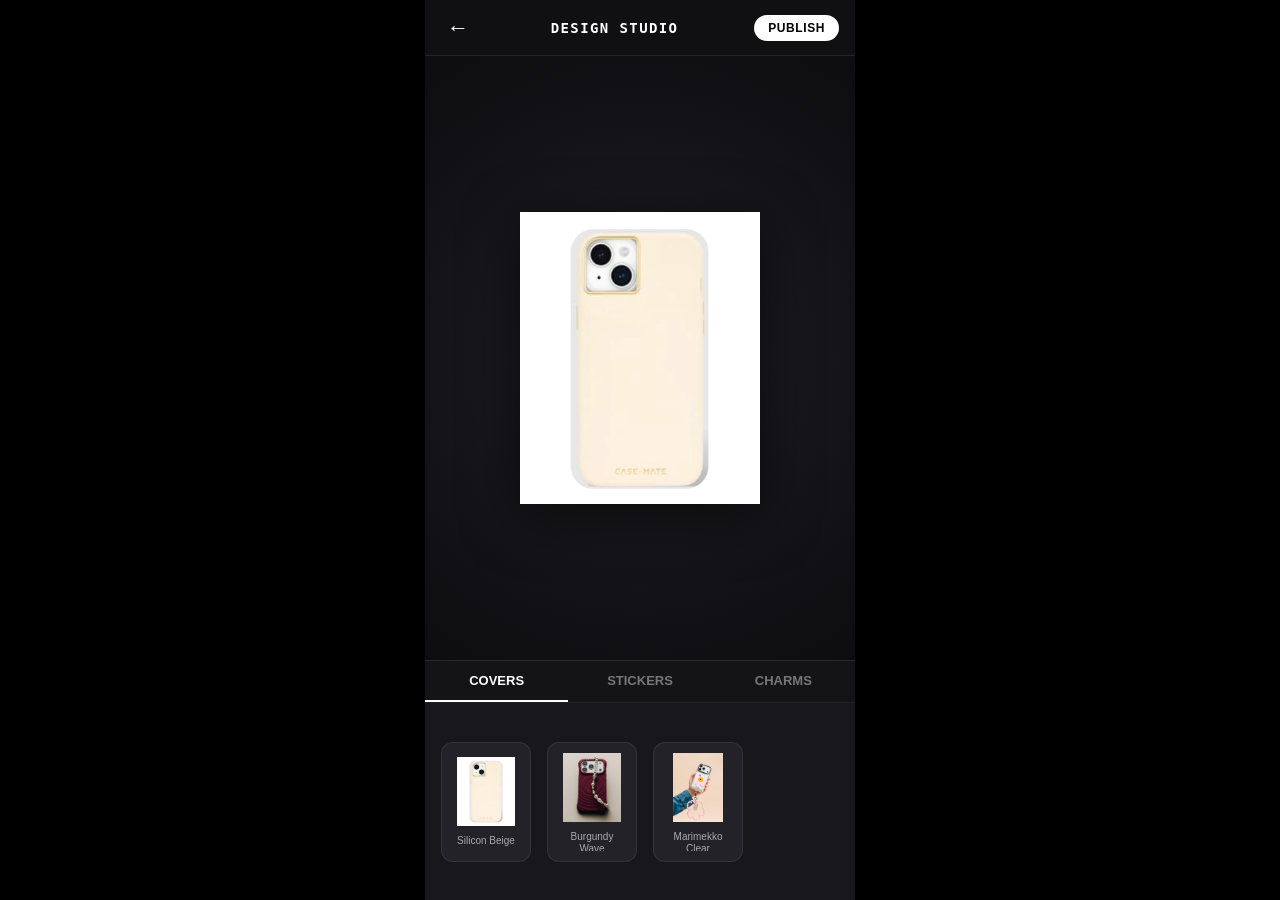
==== studio.html @ 811d8598 "Add dedicated Design Studio (studio.html) inspired by Instagram Stories editor" ====
<!DOCTYPE html>
<html lang="en">
<head>
  <meta charset="UTF-8" />
  <meta name="viewport" content="width=device-width, initial-scale=1.0, maximum-scale=1.0, user-scalable=no" />
  <title>HOTCATPICS — Design Studio</title>
  <style>
    @font-face {
      font-family: 'Heimat Mono';
      src: url('assets/fonts/Heimat Mono.ttf') format('truetype');
      font-weight: bold;
      font-style: normal;
    }

    * {
      box-sizing: border-box;
      margin: 0;
      padding: 0;
      -webkit-tap-highlight-color: transparent;
    }

    body {
      background: #000;
      font-family: 'Helvetica Neue', Helvetica, Arial, sans-serif;
      display: flex;
      justify-content: center;
      align-items: center;
      min-height: 100vh;
      overflow: hidden;
    }

    #app {
      width: 100%;
      max-width: 430px;
      height: 100vh;
      max-height: 932px;
      background: #111113;
      position: relative;
      overflow: hidden;
      display: flex;
      flex-direction: column;
      color: #fff;
    }

    /* Top Control Bar */
    .studio-header {
      height: 56px;
      padding: 0 16px;
      display: flex;
      align-items: center;
      justify-content: space-between;
      z-index: 20;
      background: rgba(17, 17, 19, 0.8);
      backdrop-filter: blur(10px);
      border-bottom: 1px solid rgba(255, 255, 255, 0.08);
    }

    .header-btn {
      background: none;
      border: none;
      color: #fff;
      font-size: 22px;
      cursor: pointer;
      padding: 6px;
      line-height: 1;
      display: flex;
      align-items: center;
      justify-content: center;
      transition: opacity 0.2s;
    }
    .header-btn:active { opacity: 0.6; }

    .header-title {
      font-size: 14px;
      font-weight: 700;
      letter-spacing: 0.1em;
      text-transform: uppercase;
      font-family: 'Heimat Mono', monospace;
      color: #fff;
    }

    .done-btn {
      background: #fff;
      color: #000;
      border: none;
      border-radius: 18px;
      padding: 6px 14px;
      font-size: 12px;
      font-weight: 700;
      letter-spacing: 0.05em;
      cursor: pointer;
      transition: transform 0.15s, opacity 0.15s;
    }
    .done-btn:active { transform: scale(0.94); opacity: 0.9; }

    /* Canvas Stage Area */
    .studio-stage {
      flex: 1;
      position: relative;
      display: flex;
      align-items: center;
      justify-content: center;
      overflow: hidden;
      background: radial-gradient(circle at center, #1e1e24 0%, #0d0d10 100%);
    }

    /* Phone Case Base */
    .phone-case-container {
      width: 240px;
      height: 440px;
      position: relative;
      display: flex;
      align-items: center;
      justify-content: center;
      user-select: none;
    }

    .phone-cover-img {
      width: 100%;
      height: 100%;
      object-fit: contain;
      pointer-events: none;
      filter: drop-shadow(0 12px 28px rgba(0,0,0,0.5));
      transition: transform 0.3s cubic-bezier(0.4, 0, 0.2, 1);
    }

    /* Sticker / Charm Overlay Layer */
    .placed-item {
      position: absolute;
      touch-action: none;
      user-select: none;
      cursor: move;
      display: inline-block;
      padding: 6px;
    }

    .placed-item img {
      display: block;
      width: 100%;
      height: 100%;
      object-fit: contain;
      pointer-events: none;
    }

    /* Selection Ring & Control Handles */
    .placed-item.selected {
      outline: 1.5px dashed rgba(255, 255, 255, 0.8);
      outline-offset: 2px;
    }

    .handle-btn {
      position: absolute;
      width: 22px;
      height: 22px;
      border-radius: 50%;
      background: #fff;
      color: #000;
      display: flex;
      align-items: center;
      justify-content: center;
      font-size: 12px;
      font-weight: bold;
      box-shadow: 0 2px 6px rgba(0,0,0,0.4);
      cursor: pointer;
      display: none;
      z-index: 10;
    }

    .placed-item.selected .handle-btn {
      display: flex;
    }

    .delete-handle {
      top: -10px;
      left: -10px;
      background: #ff3b30;
      color: #fff;
    }

    .rotate-handle {
      bottom: -10px;
      right: -10px;
      background: #fff;
      color: #000;
    }

    /* Bottom Tray Drawer */
    .studio-drawer {
      height: 240px;
      background: #18181c;
      border-top: 1px solid rgba(255, 255, 255, 0.08);
      display: flex;
      flex-direction: column;
      z-index: 20;
    }

    .drawer-tabs {
      display: flex;
      border-bottom: 1px solid rgba(255, 255, 255, 0.06);
      background: #141417;
    }

    .drawer-tab {
      flex: 1;
      padding: 12px 0;
      text-align: center;
      font-size: 13px;
      font-weight: 600;
      color: #777;
      cursor: pointer;
      transition: color 0.2s;
    }

    .drawer-tab.active {
      color: #fff;
      border-bottom: 2px solid #fff;
    }

    .drawer-items-scroll {
      flex: 1;
      overflow-x: auto;
      display: flex;
      align-items: center;
      gap: 16px;
      padding: 0 16px;
      scrollbar-width: none;
    }
    .drawer-items-scroll::-webkit-scrollbar { display: none; }

    .asset-card {
      width: 90px;
      height: 120px;
      background: #222228;
      border-radius: 12px;
      border: 1px solid rgba(255, 255, 255, 0.08);
      flex-shrink: 0;
      display: flex;
      flex-direction: column;
      align-items: center;
      justify-content: center;
      padding: 10px;
      cursor: pointer;
      transition: transform 0.15s, border-color 0.15s;
    }
    .asset-card:active {
      transform: scale(0.94);
      border-color: #fff;
    }

    .asset-card img {
      max-width: 65px;
      max-height: 70px;
      object-fit: contain;
      margin-bottom: 8px;
    }

    .asset-card-title {
      font-size: 10px;
      color: #aaa;
      text-align: center;
      line-height: 1.2;
      overflow: hidden;
      display: -webkit-box;
      -webkit-line-clamp: 2;
      -webkit-box-orient: vertical;
    }

    /* Toast */
    #toast {
      position: fixed;
      top: 70px;
      left: 50%;
      transform: translateX(-50%) translateY(-20px);
      background: rgba(255, 255, 255, 0.95);
      color: #000;
      font-size: 13px;
      font-weight: 600;
      padding: 8px 18px;
      border-radius: 20px;
      z-index: 100;
      opacity: 0;
      transition: transform 0.3s ease, opacity 0.3s ease;
      pointer-events: none;
    }
    #toast.show {
      transform: translateX(-50%) translateY(0);
      opacity: 1;
    }
  </style>
</head>
<body>
  <div id="app">
    <!-- Top Bar -->
    <div class="studio-header">
      <button class="header-btn" id="exitBtn" title="Back to profile">&#8592;</button>
      <span class="header-title">Design Studio</span>
      <button class="done-btn" id="publishBtn">PUBLISH</button>
    </div>

    <!-- Canvas Stage -->
    <div class="studio-stage" id="stage">
      <div class="phone-case-container" id="phoneContainer">
        <img id="baseCover" class="phone-cover-img" src="Assets/Items/case_beige.png" alt="Phone Cover Base" />
      </div>
    </div>

    <!-- Asset Tray Drawer -->
    <div class="studio-drawer">
      <div class="drawer-tabs">
        <div class="drawer-tab active" data-tab="covers">COVERS</div>
        <div class="drawer-tab" data-tab="stickers">STICKERS</div>
        <div class="drawer-tab" data-tab="charms">CHARMS</div>
      </div>
      <div class="drawer-items-scroll" id="assetTray">
        <!-- Asset Cards dynamically rendered here -->
      </div>
    </div>

    <div id="toast">Design Published!</div>
  </div>

  <script>
    // Asset Libraries
    const ASSETS = {
      covers: [
        { name: 'Silicon Beige', img: 'Assets/Items/case_beige.png' },
        { name: 'Burgundy Wave', img: 'Assets/POSTS/post2.png' },
        { name: 'Marimekko Clear', img: 'Assets/POSTS/post3.png' }
      ],
      stickers: [
        { name: 'Hello Miles', img: 'Assets/Items/sticker_hello_miles.png' },
        { name: 'Spider Punk', img: 'Assets/Items/sticker_spiderpunk.png' }
      ],
      charms: [
        { name: 'Little Aid Charm', img: 'Assets/Items/charm_cat.jpg' },
        { name: 'Pearl Beaded Strap', img: 'Assets/POSTS/post2.png' }
      ]
    };

    const stage = document.getElementById('stage');
    const phoneContainer = document.getElementById('phoneContainer');
    const baseCover = document.getElementById('baseCover');
    const assetTray = document.getElementById('assetTray');
    const publishBtn = document.getElementById('publishBtn');
    const exitBtn = document.getElementById('exitBtn');

    let activeTab = 'covers';
    let selectedElement = null;

    // Switch Tabs
    document.querySelectorAll('.drawer-tab').forEach(tab => {
      tab.addEventListener('click', () => {
        document.querySelectorAll('.drawer-tab').forEach(t => t.classList.remove('active'));
        tab.classList.add('active');
        activeTab = tab.dataset.tab;
        renderTray();
      });
    });

    // Render Asset Tray
    function renderTray() {
      assetTray.innerHTML = '';
      const list = ASSETS[activeTab] || [];
      list.forEach(item => {
        const card = document.createElement('div');
        card.className = 'asset-card';
        card.innerHTML = `
          <img src="${item.img}" alt="${item.name}" />
          <div class="asset-card-title">${item.name}</div>
        `;
        card.addEventListener('click', () => {
          if (activeTab === 'covers') {
            baseCover.src = item.img;
            showToast(`Cover set: ${item.name}`);
          } else {
            addItemToStage(item);
          }
        });
        assetTray.appendChild(card);
      });
    }

    // Add Sticker/Charm to Stage
    function addItemToStage(item) {
      const el = document.createElement('div');
      el.className = 'placed-item';
      el.style.left = '75px';
      el.style.top = '140px';
      el.style.width = '90px';
      el.style.height = '90px';

      el.innerHTML = `
        <img src="${item.img}" alt="${item.name}" />
        <div class="handle-btn delete-handle">&times;</div>
      `;

      phoneContainer.appendChild(el);
      makeInteractive(el);
      selectItem(el);
      showToast(`Added ${item.name}`);
    }

    // Interactive Drag / Select / Delete
    function selectItem(el) {
      document.querySelectorAll('.placed-item').forEach(i => i.classList.remove('selected'));
      if (el) {
        el.classList.add('selected');
        selectedElement = el;
      } else {
        selectedElement = null;
      }
    }

    stage.addEventListener('click', (e) => {
      if (!e.target.closest('.placed-item')) {
        selectItem(null);
      }
    });

    function makeInteractive(el) {
      let isDragging = false;
      let startX = 0, startY = 0;
      let initialLeft = 0, initialTop = 0;

      const deleteBtn = el.querySelector('.delete-handle');
      deleteBtn.addEventListener('click', (e) => {
        e.stopPropagation();
        el.remove();
        selectItem(null);
      });

      el.addEventListener('pointerdown', (e) => {
        if (e.target.classList.contains('handle-btn')) return;
        selectItem(el);
        isDragging = true;
        startX = e.clientX;
        startY = e.clientY;
        initialLeft = el.offsetLeft;
        initialTop = el.offsetTop;
        el.setPointerCapture(e.pointerId);
      });

      el.addEventListener('pointermove', (e) => {
        if (!isDragging) return;
        const dx = e.clientX - startX;
        const dy = e.clientY - startY;
        el.style.left = `${initialLeft + dx}px`;
        el.style.top = `${initialTop + dy}px`;
      });

      el.addEventListener('pointerup', () => {
        isDragging = false;
      });
    }

    // Publish Custom Design
    publishBtn.addEventListener('click', () => {
      const customDesign = {
        id: 'design_' + Date.now(),
        cover: baseCover.src,
        src: baseCover.src,
        user: '@satyeks',
        tags: '#custom #mycreation',
        createdAt: Date.now()
      };

      try {
        const saved = JSON.parse(localStorage.getItem('hcp_custom_designs') || '[]');
        saved.unshift(customDesign);
        localStorage.setItem('hcp_custom_designs', JSON.stringify(saved));
      } catch(e){}

      showToast('Design Published! Redirecting...');
      setTimeout(() => {
        window.location.href = 'index.html#profile';
      }, 1200);
    });

    exitBtn.addEventListener('click', () => {
      window.location.href = 'index.html#profile';
    });

    function showToast(msg) {
      const toast = document.getElementById('toast');
      toast.textContent = msg;
      toast.classList.add('show');
      setTimeout(() => toast.classList.remove('show'), 2000);
    }

    // Initial render
    renderTray();
  </script>
</body>
</html>
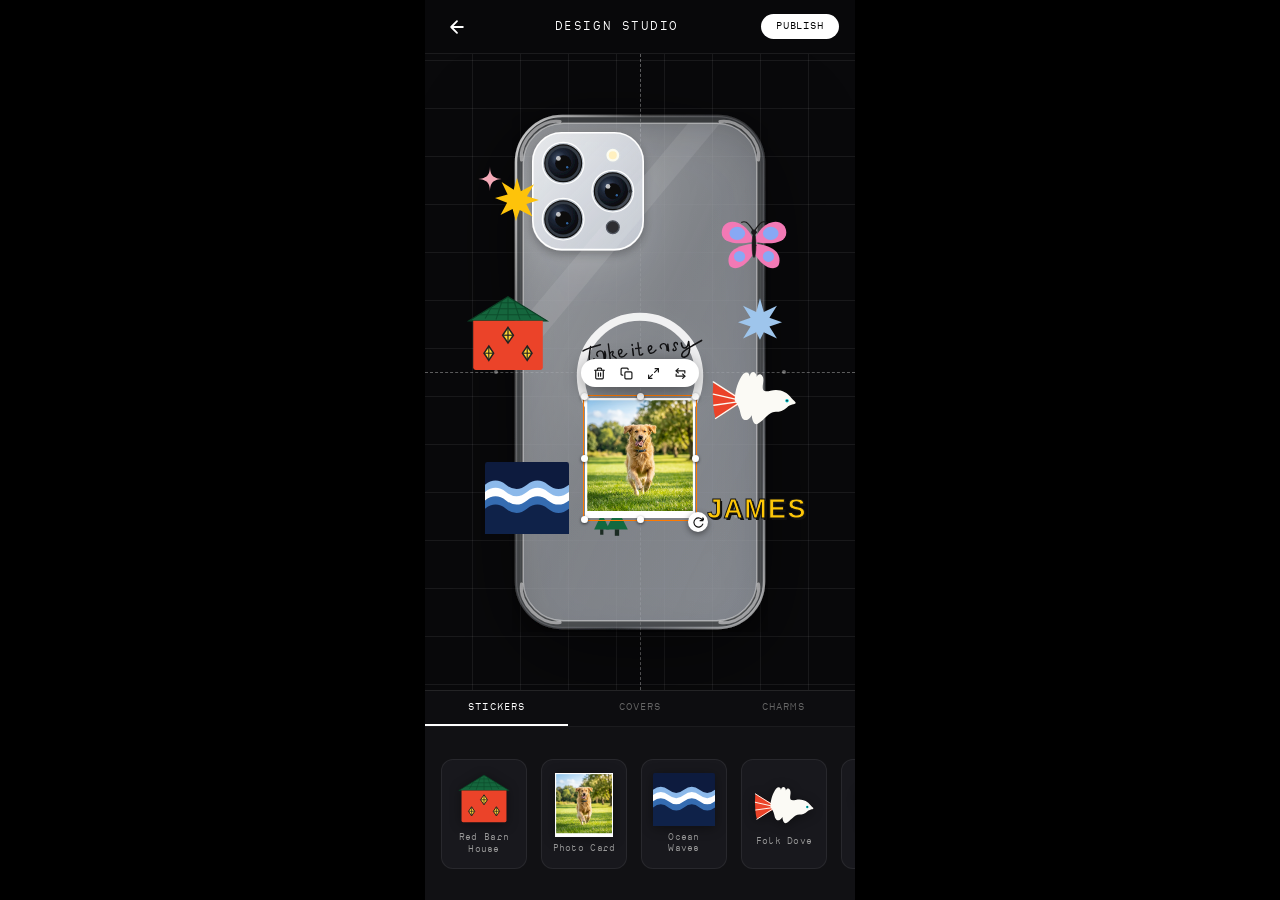
==== commit a7ab21c3: "Upgrade design studio aesthetics to reference specs and add Add-to-Cart feature to pins and profile" ====
--- a/studio.html
+++ b/studio.html
@@ -7,7 +7,7 @@
   <style>
     @font-face {
       font-family: 'Heimat Mono';
-      src: url('assets/fonts/Heimat Mono.ttf') format('truetype');
+      src: url('Assets/fonts/Heimat Mono.ttf') format('truetype');
       font-weight: bold;
       font-style: normal;
     }
@@ -21,7 +21,7 @@
 
     body {
       background: #000;
-      font-family: 'Helvetica Neue', Helvetica, Arial, sans-serif;
+      font-family: 'Helvetica Neue', -apple-system, BlinkMacSystemFont, Helvetica, Arial, sans-serif;
       display: flex;
       justify-content: center;
       align-items: center;
@@ -34,7 +34,7 @@
       max-width: 430px;
       height: 100vh;
       max-height: 932px;
-      background: #111113;
+      background: #09090b;
       position: relative;
       overflow: hidden;
       display: flex;
@@ -42,16 +42,18 @@
       color: #fff;
     }
 
-    /* Top Control Bar */
+    /* ══════════════════════════════════════════════
+       Top Studio Header
+    ══════════════════════════════════════════════ */
     .studio-header {
-      height: 56px;
+      height: 54px;
       padding: 0 16px;
       display: flex;
       align-items: center;
       justify-content: space-between;
-      z-index: 20;
-      background: rgba(17, 17, 19, 0.8);
-      backdrop-filter: blur(10px);
+      z-index: 40;
+      background: rgba(9, 9, 11, 0.85);
+      backdrop-filter: blur(16px);
       border-bottom: 1px solid rgba(255, 255, 255, 0.08);
     }
 
@@ -59,10 +61,8 @@
       background: none;
       border: none;
       color: #fff;
-      font-size: 22px;
       cursor: pointer;
       padding: 6px;
-      line-height: 1;
       display: flex;
       align-items: center;
       justify-content: center;
@@ -71,9 +71,9 @@
     .header-btn:active { opacity: 0.6; }
 
     .header-title {
-      font-size: 14px;
+      font-size: 13px;
       font-weight: 700;
-      letter-spacing: 0.1em;
+      letter-spacing: 0.12em;
       text-transform: uppercase;
       font-family: 'Heimat Mono', monospace;
       color: #fff;
@@ -83,17 +83,20 @@
       background: #fff;
       color: #000;
       border: none;
-      border-radius: 18px;
-      padding: 6px 14px;
-      font-size: 12px;
+      border-radius: 9999px;
+      padding: 6px 15px;
+      font-size: 11px;
       font-weight: 700;
-      letter-spacing: 0.05em;
+      letter-spacing: 0.08em;
       cursor: pointer;
+      font-family: 'Heimat Mono', monospace;
       transition: transform 0.15s, opacity 0.15s;
     }
-    .done-btn:active { transform: scale(0.94); opacity: 0.9; }
-
-    /* Canvas Stage Area */
+    .done-btn:active { transform: scale(0.95); opacity: 0.9; }
+
+    /* ══════════════════════════════════════════════
+       Canvas Stage Area & Dark Architectural Grid
+    ══════════════════════════════════════════════ */
     .studio-stage {
       flex: 1;
       position: relative;
@@ -101,18 +104,62 @@
       align-items: center;
       justify-content: center;
       overflow: hidden;
-      background: radial-gradient(circle at center, #1e1e24 0%, #0d0d10 100%);
-    }
-
-    /* Phone Case Base */
+      background-color: #09090b;
+      /* Subtle dark blueprint grid (48px squares) */
+      background-image:
+        linear-gradient(to right, rgba(255, 255, 255, 0.07) 1px, transparent 1px),
+        linear-gradient(to bottom, rgba(255, 255, 255, 0.07) 1px, transparent 1px);
+      background-size: 48px 48px;
+      background-position: center center;
+    }
+
+    /* Vertical and Horizontal Dashed Center Crosshairs */
+    .grid-crosshair-v {
+      position: absolute;
+      top: 0;
+      bottom: 0;
+      left: 50%;
+      width: 1px;
+      border-left: 1px dashed rgba(255, 255, 255, 0.35);
+      pointer-events: none;
+      z-index: 1;
+    }
+
+    .grid-crosshair-h {
+      position: absolute;
+      left: 0;
+      right: 0;
+      top: 50%;
+      height: 1px;
+      border-top: 1px dashed rgba(255, 255, 255, 0.35);
+      pointer-events: none;
+      z-index: 1;
+    }
+
+    /* Blueprint Intersection Dots */
+    .grid-dot {
+      position: absolute;
+      width: 4px;
+      height: 4px;
+      border-radius: 50%;
+      background: rgba(255, 255, 255, 0.45);
+      transform: translate(-50%, -50%);
+      pointer-events: none;
+      z-index: 1;
+    }
+
+    /* ══════════════════════════════════════════════
+       Central Dominant Phone Case Container
+    ══════════════════════════════════════════════ */
     .phone-case-container {
-      width: 240px;
-      height: 440px;
+      width: 260px;
+      height: 520px;
       position: relative;
       display: flex;
       align-items: center;
       justify-content: center;
       user-select: none;
+      z-index: 10;
     }
 
     .phone-cover-img {
@@ -120,18 +167,26 @@
       height: 100%;
       object-fit: contain;
       pointer-events: none;
-      filter: drop-shadow(0 12px 28px rgba(0,0,0,0.5));
+      filter: drop-shadow(0 20px 48px rgba(0, 0, 0, 0.75));
       transition: transform 0.3s cubic-bezier(0.4, 0, 0.2, 1);
     }
 
-    /* Sticker / Charm Overlay Layer */
+    /* ══════════════════════════════════════════════
+       Interactive Placed Items & Selection Frames
+    ══════════════════════════════════════════════ */
     .placed-item {
       position: absolute;
       touch-action: none;
       user-select: none;
-      cursor: move;
+      cursor: grab;
       display: inline-block;
-      padding: 6px;
+      padding: 0;
+      transform-origin: center center;
+      transition: box-shadow 0.15s ease;
+      z-index: 15;
+    }
+    .placed-item:active {
+      cursor: grabbing;
     }
 
     .placed-item img {
@@ -142,71 +197,138 @@
       pointer-events: none;
     }
 
-    /* Selection Ring & Control Handles */
+    /* Reference: Vibrant Orange Selection Frame */
     .placed-item.selected {
-      outline: 1.5px dashed rgba(255, 255, 255, 0.8);
-      outline-offset: 2px;
-    }
-
-    .handle-btn {
+      outline: 1.5px solid #ff7a00;
+      outline-offset: 1px;
+      z-index: 30;
+    }
+
+    /* White Handles at corners */
+    .handle-dot {
       position: absolute;
-      width: 22px;
-      height: 22px;
+      width: 7px;
+      height: 7px;
       border-radius: 50%;
-      background: #fff;
-      color: #000;
-      display: flex;
+      background: #ffffff;
+      box-shadow: 0 1px 3px rgba(0, 0, 0, 0.6);
+      display: none;
+      pointer-events: none;
+      z-index: 35;
+    }
+
+    .placed-item.selected .handle-dot {
+      display: block;
+    }
+
+    .handle-tl { top: -4px; left: -4px; }
+    .handle-tr { top: -4px; right: -4px; }
+    .handle-bl { bottom: -4px; left: -4px; }
+    .handle-br { bottom: -4px; right: -4px; }
+    .handle-tc { top: -4px; left: calc(50% - 3.5px); }
+    .handle-bc { bottom: -4px; left: calc(50% - 3.5px); }
+    .handle-ml { top: calc(50% - 3.5px); left: -4px; }
+    .handle-mr { top: calc(50% - 3.5px); right: -4px; }
+
+    /* Circular White Rotation Handle with ↺ Arrow */
+    .rotate-handle {
+      position: absolute;
+      bottom: -13px;
+      right: -13px;
+      width: 20px;
+      height: 20px;
+      border-radius: 50%;
+      background: #ffffff;
+      color: #111;
+      display: none;
       align-items: center;
       justify-content: center;
-      font-size: 12px;
-      font-weight: bold;
-      box-shadow: 0 2px 6px rgba(0,0,0,0.4);
+      box-shadow: 0 2px 6px rgba(0, 0, 0, 0.45);
       cursor: pointer;
+      z-index: 36;
+      transition: transform 0.15s ease;
+    }
+    .rotate-handle:hover {
+      transform: scale(1.15);
+    }
+    .rotate-handle:active {
+      transform: scale(0.92);
+    }
+    .placed-item.selected .rotate-handle {
+      display: flex;
+    }
+
+    /* ══════════════════════════════════════════════
+       Floating White Pill Toolbar
+    ══════════════════════════════════════════════ */
+    .floating-pill-toolbar {
+      position: absolute;
+      top: -38px;
+      left: 50%;
+      transform: translateX(-50%);
+      background: #ffffff;
+      border-radius: 9999px;
+      height: 28px;
+      padding: 0 10px;
       display: none;
-      z-index: 10;
-    }
-
-    .placed-item.selected .handle-btn {
-      display: flex;
-    }
-
-    .delete-handle {
-      top: -10px;
-      left: -10px;
-      background: #ff3b30;
-      color: #fff;
-    }
-
-    .rotate-handle {
-      bottom: -10px;
-      right: -10px;
-      background: #fff;
-      color: #000;
-    }
-
-    /* Bottom Tray Drawer */
+      align-items: center;
+      gap: 10px;
+      box-shadow: 0 4px 18px rgba(0, 0, 0, 0.4);
+      z-index: 50;
+      white-space: nowrap;
+      pointer-events: auto;
+    }
+
+    .placed-item.selected .floating-pill-toolbar {
+      display: flex;
+    }
+
+    .pill-btn {
+      background: none;
+      border: none;
+      color: #1a1a1a;
+      cursor: pointer;
+      display: flex;
+      align-items: center;
+      justify-content: center;
+      padding: 2px;
+      transition: opacity 0.15s, transform 0.15s;
+    }
+    .pill-btn:hover {
+      opacity: 0.7;
+      transform: scale(1.1);
+    }
+    .pill-btn:active {
+      transform: scale(0.9);
+    }
+
+    /* ══════════════════════════════════════════════
+       Bottom Tray Drawer & Tabs
+    ══════════════════════════════════════════════ */
     .studio-drawer {
-      height: 240px;
-      background: #18181c;
+      height: 210px;
+      background: #111114;
       border-top: 1px solid rgba(255, 255, 255, 0.08);
       display: flex;
       flex-direction: column;
-      z-index: 20;
+      z-index: 40;
     }
 
     .drawer-tabs {
       display: flex;
       border-bottom: 1px solid rgba(255, 255, 255, 0.06);
-      background: #141417;
+      background: #0d0d10;
     }
 
     .drawer-tab {
       flex: 1;
-      padding: 12px 0;
+      padding: 10px 0;
       text-align: center;
-      font-size: 13px;
-      font-weight: 600;
-      color: #777;
+      font-size: 11px;
+      font-weight: 700;
+      letter-spacing: 0.1em;
+      font-family: 'Heimat Mono', monospace;
+      color: #666;
       cursor: pointer;
       transition: color 0.2s;
     }
@@ -221,66 +343,78 @@
       overflow-x: auto;
       display: flex;
       align-items: center;
-      gap: 16px;
+      gap: 14px;
       padding: 0 16px;
       scrollbar-width: none;
     }
     .drawer-items-scroll::-webkit-scrollbar { display: none; }
 
     .asset-card {
-      width: 90px;
-      height: 120px;
-      background: #222228;
+      width: 86px;
+      height: 110px;
+      background: #18181d;
       border-radius: 12px;
-      border: 1px solid rgba(255, 255, 255, 0.08);
+      border: 1px solid rgba(255, 255, 255, 0.07);
       flex-shrink: 0;
       display: flex;
       flex-direction: column;
       align-items: center;
       justify-content: center;
-      padding: 10px;
+      padding: 8px;
       cursor: pointer;
-      transition: transform 0.15s, border-color 0.15s;
+      transition: transform 0.15s, border-color 0.15s, background 0.15s;
+    }
+    .asset-card:hover {
+      border-color: rgba(255, 255, 255, 0.25);
+      background: #1f1f26;
     }
     .asset-card:active {
-      transform: scale(0.94);
-      border-color: #fff;
+      transform: scale(0.93);
+      border-color: #ff7a00;
     }
 
     .asset-card img {
-      max-width: 65px;
-      max-height: 70px;
+      max-width: 62px;
+      max-height: 64px;
       object-fit: contain;
-      margin-bottom: 8px;
+      margin-bottom: 6px;
+      filter: drop-shadow(0 2px 6px rgba(0,0,0,0.4));
     }
 
     .asset-card-title {
-      font-size: 10px;
-      color: #aaa;
+      font-size: 9.5px;
+      color: #999;
       text-align: center;
       line-height: 1.2;
+      font-family: 'Heimat Mono', monospace;
+      letter-spacing: 0.03em;
       overflow: hidden;
       display: -webkit-box;
       -webkit-line-clamp: 2;
       -webkit-box-orient: vertical;
     }
 
-    /* Toast */
+    /* ══════════════════════════════════════════════
+       Toast
+    ══════════════════════════════════════════════ */
     #toast {
       position: fixed;
-      top: 70px;
+      top: 66px;
       left: 50%;
       transform: translateX(-50%) translateY(-20px);
       background: rgba(255, 255, 255, 0.95);
       color: #000;
-      font-size: 13px;
-      font-weight: 600;
-      padding: 8px 18px;
-      border-radius: 20px;
+      font-size: 12px;
+      font-weight: 700;
+      font-family: 'Heimat Mono', monospace;
+      letter-spacing: 0.04em;
+      padding: 7px 18px;
+      border-radius: 9999px;
       z-index: 100;
       opacity: 0;
-      transition: transform 0.3s ease, opacity 0.3s ease;
+      transition: transform 0.25s cubic-bezier(0.4, 0, 0.2, 1), opacity 0.25s ease;
       pointer-events: none;
+      box-shadow: 0 4px 16px rgba(0,0,0,0.3);
     }
     #toast.show {
       transform: translateX(-50%) translateY(0);
@@ -290,25 +424,41 @@
 </head>
 <body>
   <div id="app">
-    <!-- Top Bar -->
+    <!-- Top Header Bar -->
     <div class="studio-header">
-      <button class="header-btn" id="exitBtn" title="Back to profile">&#8592;</button>
-      <span class="header-title">Design Studio</span>
+      <button class="header-btn" id="exitBtn" title="Back to profile">
+        <svg width="20" height="20" viewBox="0 0 24 24" fill="none" stroke="currentColor" stroke-width="2.2" stroke-linecap="round" stroke-linejoin="round">
+          <path d="M19 12H5M12 19l-7-7 7-7"/>
+        </svg>
+      </button>
+      <span class="header-title">DESIGN STUDIO</span>
       <button class="done-btn" id="publishBtn">PUBLISH</button>
     </div>
 
-    <!-- Canvas Stage -->
+    <!-- Canvas Stage Area with Dark Grid & Dashed Center Crosshairs -->
     <div class="studio-stage" id="stage">
+      <div class="grid-crosshair-v"></div>
+      <div class="grid-crosshair-h"></div>
+      
+      <!-- Subtle intersection dot markers -->
+      <div class="grid-dot" style="left: calc(50% - 96px); top: calc(50% - 144px);"></div>
+      <div class="grid-dot" style="left: calc(50% + 96px); top: calc(50% - 144px);"></div>
+      <div class="grid-dot" style="left: calc(50% - 96px); top: calc(50% + 144px);"></div>
+      <div class="grid-dot" style="left: calc(50% + 96px); top: calc(50% + 144px);"></div>
+      <div class="grid-dot" style="left: calc(50% - 144px); top: 50%;"></div>
+      <div class="grid-dot" style="left: calc(50% + 144px); top: 50%;"></div>
+
+      <!-- Dominant Translucent Phone Case Container -->
       <div class="phone-case-container" id="phoneContainer">
-        <img id="baseCover" class="phone-cover-img" src="Assets/Items/case_beige.png" alt="Phone Cover Base" />
+        <img id="baseCover" class="phone-cover-img" src="Assets/Phone Cover/case_translucent_magsafe.svg" alt="Phone Cover Base" />
       </div>
     </div>
 
     <!-- Asset Tray Drawer -->
     <div class="studio-drawer">
       <div class="drawer-tabs">
-        <div class="drawer-tab active" data-tab="covers">COVERS</div>
-        <div class="drawer-tab" data-tab="stickers">STICKERS</div>
+        <div class="drawer-tab active" data-tab="stickers">STICKERS</div>
+        <div class="drawer-tab" data-tab="covers">COVERS</div>
         <div class="drawer-tab" data-tab="charms">CHARMS</div>
       </div>
       <div class="drawer-items-scroll" id="assetTray">
@@ -320,20 +470,32 @@
   </div>
 
   <script>
-    // Asset Libraries
+    // Cohesive, Expressive Designer Asset Library
     const ASSETS = {
+      stickers: [
+        { name: 'Red Barn House', img: 'Assets/Stickers/house.svg', defaultW: 96, defaultH: 84 },
+        { name: 'Photo Card', img: 'Assets/Stickers/photo_card.png', defaultW: 95, defaultH: 104 },
+        { name: 'Ocean Waves', img: 'Assets/Stickers/waves.svg', defaultW: 88, defaultH: 76 },
+        { name: 'Folk Dove', img: 'Assets/Stickers/dove.svg', defaultW: 86, defaultH: 70 },
+        { name: 'Butterfly', img: 'Assets/Stickers/butterfly.svg', defaultW: 76, defaultH: 65 },
+        { name: 'Athletic JAMES', img: 'Assets/Stickers/james.svg', defaultW: 105, defaultH: 34 },
+        { name: 'Take it easy', img: 'Assets/Stickers/take_it_easy.svg', defaultW: 115, defaultH: 36 },
+        { name: 'Yellow Sparkle', img: 'Assets/Stickers/star_yellow.svg', defaultW: 42, defaultH: 42 },
+        { name: 'Pink Star', img: 'Assets/Stickers/star_pink.svg', defaultW: 32, defaultH: 32 },
+        { name: 'Ice Blue Star', img: 'Assets/Stickers/star_blue.svg', defaultW: 40, defaultH: 40 },
+        { name: 'Pine Trees', img: 'Assets/Stickers/pine_trees.svg', defaultW: 46, defaultH: 40 },
+        { name: 'Spider Punk', img: 'Assets/Items/sticker_spiderpunk.png', defaultW: 80, defaultH: 80 }
+      ],
       covers: [
+        { name: 'Translucent MagSafe', img: 'Assets/Phone Cover/case_translucent_magsafe.svg' },
         { name: 'Silicon Beige', img: 'Assets/Items/case_beige.png' },
         { name: 'Burgundy Wave', img: 'Assets/POSTS/post2.png' },
         { name: 'Marimekko Clear', img: 'Assets/POSTS/post3.png' }
       ],
-      stickers: [
-        { name: 'Hello Miles', img: 'Assets/Items/sticker_hello_miles.png' },
-        { name: 'Spider Punk', img: 'Assets/Items/sticker_spiderpunk.png' }
-      ],
       charms: [
         { name: 'Little Aid Charm', img: 'Assets/Items/charm_cat.jpg' },
-        { name: 'Pearl Beaded Strap', img: 'Assets/POSTS/post2.png' }
+        { name: 'Pearl Beaded Strap', img: 'Assets/POSTS/post2.png' },
+        { name: 'Phone Charm', img: 'Assets/Charms/phone_charm_1789298636210.jpg' }
       ]
     };
 
@@ -344,7 +506,7 @@
     const publishBtn = document.getElementById('publishBtn');
     const exitBtn = document.getElementById('exitBtn');
 
-    let activeTab = 'covers';
+    let activeTab = 'stickers';
     let selectedElement = null;
 
     // Switch Tabs
@@ -380,27 +542,82 @@
       });
     }
 
-    // Add Sticker/Charm to Stage
-    function addItemToStage(item) {
+    // SVG Icons for floating pill toolbar
+    const ICONS = {
+      delete: `<svg width="13" height="13" viewBox="0 0 24 24" fill="none" stroke="currentColor" stroke-width="2.2" stroke-linecap="round" stroke-linejoin="round"><polyline points="3 6 5 6 21 6"/><path d="M19 6v14a2 2 0 0 1-2 2H7a2 2 0 0 1-2-2V6m3 0V4a2 2 0 0 1 2-2h4a2 2 0 0 1 2 2v2"/><line x1="10" y1="11" x2="10" y2="17"/><line x1="14" y1="11" x2="14" y2="17"/></svg>`,
+      duplicate: `<svg width="13" height="13" viewBox="0 0 24 24" fill="none" stroke="currentColor" stroke-width="2.2" stroke-linecap="round" stroke-linejoin="round"><rect x="9" y="9" width="13" height="13" rx="2" ry="2"/><path d="M5 15H4a2 2 0 0 1-2-2V4a2 2 0 0 1 2-2h9a2 2 0 0 1 2 2v1"/></svg>`,
+      scale: `<svg width="13" height="13" viewBox="0 0 24 24" fill="none" stroke="currentColor" stroke-width="2.2" stroke-linecap="round" stroke-linejoin="round"><polyline points="15 3 21 3 21 9"/><polyline points="9 21 3 21 3 15"/><line x1="21" y1="3" x2="14" y2="10"/><line x1="3" y1="21" x2="10" y2="14"/></svg>`,
+      flip: `<svg width="13" height="13" viewBox="0 0 24 24" fill="none" stroke="currentColor" stroke-width="2.2" stroke-linecap="round" stroke-linejoin="round"><polyline points="8 3 4 7 8 11"/><polyline points="4 7 20 7 20 11"/><polyline points="16 21 20 17 16 13"/><polyline points="20 17 4 17 4 13"/></svg>`,
+      rotate: `<svg width="11" height="11" viewBox="0 0 24 24" fill="none" stroke="currentColor" stroke-width="2.5" stroke-linecap="round" stroke-linejoin="round"><path d="M21.5 2v6h-6M21.34 15.57a10 10 0 1 1-.57-8.38l5.67-5.67"/></svg>`
+    };
+
+    // Add Sticker / Item to Stage
+    function addItemToStage(item, options = {}) {
       const el = document.createElement('div');
       el.className = 'placed-item';
-      el.style.left = '75px';
-      el.style.top = '140px';
-      el.style.width = '90px';
-      el.style.height = '90px';
+      
+      const width = options.width || item.defaultW || 90;
+      const height = options.height || item.defaultH || 90;
+      const left = options.left !== undefined ? options.left : (phoneContainer.clientWidth / 2 - width / 2);
+      const top = options.top !== undefined ? options.top : (phoneContainer.clientHeight / 2 - height / 2);
+      const rotation = options.rotation || 0;
+      const flipped = options.flipped || false;
+
+      el.style.left = `${left}px`;
+      el.style.top = `${top}px`;
+      el.style.width = `${width}px`;
+      el.style.height = `${height}px`;
+
+      el.dataset.rotation = rotation;
+      el.dataset.flipped = flipped ? '1' : '0';
+      el.dataset.itemName = item.name;
+      el.dataset.itemImg = item.img;
+      el.dataset.scaleFactor = options.scaleFactor || 1;
+
+      updateTransform(el);
 
       el.innerHTML = `
         <img src="${item.img}" alt="${item.name}" />
-        <div class="handle-btn delete-handle">&times;</div>
+        
+        <!-- White corner handles -->
+        <div class="handle-dot handle-tl"></div>
+        <div class="handle-dot handle-tr"></div>
+        <div class="handle-dot handle-bl"></div>
+        <div class="handle-dot handle-br"></div>
+        <div class="handle-dot handle-tc"></div>
+        <div class="handle-dot handle-bc"></div>
+        <div class="handle-dot handle-ml"></div>
+        <div class="handle-dot handle-mr"></div>
+        
+        <!-- Bottom-Right Circular Rotation Handle -->
+        <div class="rotate-handle" title="Rotate item">${ICONS.rotate}</div>
+
+        <!-- Floating White Pill Toolbar -->
+        <div class="floating-pill-toolbar">
+          <button class="pill-btn delete-btn" title="Delete">${ICONS.delete}</button>
+          <button class="pill-btn dup-btn" title="Duplicate">${ICONS.duplicate}</button>
+          <button class="pill-btn scale-btn" title="Resize">${ICONS.scale}</button>
+          <button class="pill-btn flip-btn" title="Flip">${ICONS.flip}</button>
+        </div>
       `;
 
       phoneContainer.appendChild(el);
       makeInteractive(el);
       selectItem(el);
-      showToast(`Added ${item.name}`);
-    }
-
-    // Interactive Drag / Select / Delete
+      if (!options.silent) {
+        showToast(`Added ${item.name}`);
+      }
+      return el;
+    }
+
+    function updateTransform(el) {
+      const rot = parseFloat(el.dataset.rotation || 0);
+      const flip = el.dataset.flipped === '1' ? -1 : 1;
+      const scale = parseFloat(el.dataset.scaleFactor || 1);
+      el.style.transform = `rotate(${rot}deg) scaleX(${flip * scale}) scaleY(${scale})`;
+    }
+
+    // Select / Deselect Item
     function selectItem(el) {
       document.querySelectorAll('.placed-item').forEach(i => i.classList.remove('selected'));
       if (el) {
@@ -411,26 +628,98 @@
       }
     }
 
-    stage.addEventListener('click', (e) => {
-      if (!e.target.closest('.placed-item')) {
+    stage.addEventListener('pointerdown', (e) => {
+      if (!e.target.closest('.placed-item') && !e.target.closest('.studio-drawer')) {
         selectItem(null);
       }
     });
 
+    // Make Placed Element Interactive (Drag, Rotate, Actions)
     function makeInteractive(el) {
       let isDragging = false;
       let startX = 0, startY = 0;
       let initialLeft = 0, initialTop = 0;
 
-      const deleteBtn = el.querySelector('.delete-handle');
+      // Pill Toolbar Buttons
+      const deleteBtn = el.querySelector('.delete-btn');
       deleteBtn.addEventListener('click', (e) => {
         e.stopPropagation();
         el.remove();
         selectItem(null);
       });
 
+      const dupBtn = el.querySelector('.dup-btn');
+      dupBtn.addEventListener('click', (e) => {
+        e.stopPropagation();
+        const itemData = {
+          name: el.dataset.itemName,
+          img: el.dataset.itemImg
+        };
+        addItemToStage(itemData, {
+          width: el.clientWidth,
+          height: el.clientHeight,
+          left: el.offsetLeft + 16,
+          top: el.offsetTop + 16,
+          rotation: parseFloat(el.dataset.rotation || 0),
+          flipped: el.dataset.flipped === '1',
+          scaleFactor: parseFloat(el.dataset.scaleFactor || 1)
+        });
+      });
+
+      const scaleBtn = el.querySelector('.scale-btn');
+      scaleBtn.addEventListener('click', (e) => {
+        e.stopPropagation();
+        let cur = parseFloat(el.dataset.scaleFactor || 1);
+        if (cur >= 1.4) cur = 0.8;
+        else if (cur >= 1.0) cur = 1.3;
+        else cur = 1.0;
+        el.dataset.scaleFactor = cur;
+        updateTransform(el);
+      });
+
+      const flipBtn = el.querySelector('.flip-btn');
+      flipBtn.addEventListener('click', (e) => {
+        e.stopPropagation();
+        el.dataset.flipped = el.dataset.flipped === '1' ? '0' : '1';
+        updateTransform(el);
+      });
+
+      // Rotation Handle Drag & Click
+      const rotateHandle = el.querySelector('.rotate-handle');
+      let isRotating = false;
+
+      rotateHandle.addEventListener('pointerdown', (e) => {
+        e.stopPropagation();
+        isRotating = true;
+        rotateHandle.setPointerCapture(e.pointerId);
+      });
+
+      rotateHandle.addEventListener('pointermove', (e) => {
+        if (!isRotating) return;
+        const rect = el.getBoundingClientRect();
+        const centerX = rect.left + rect.width / 2;
+        const centerY = rect.top + rect.height / 2;
+        const rad = Math.atan2(e.clientY - centerY, e.clientX - centerX);
+        let deg = Math.round(rad * (180 / Math.PI) - 45); // offset for handle position
+        el.dataset.rotation = deg;
+        updateTransform(el);
+      });
+
+      rotateHandle.addEventListener('pointerup', () => {
+        isRotating = false;
+      });
+
+      // Click on rotate handle directly steps 15 degrees
+      rotateHandle.addEventListener('click', (e) => {
+        e.stopPropagation();
+        let deg = (parseFloat(el.dataset.rotation || 0) + 15) % 360;
+        el.dataset.rotation = deg;
+        updateTransform(el);
+      });
+
+      // Dragging the item
       el.addEventListener('pointerdown', (e) => {
-        if (e.target.classList.contains('handle-btn')) return;
+        if (e.target.closest('.pill-btn') || e.target.closest('.rotate-handle')) return;
         selectItem(el);
         isDragging = true;
         startX = e.clientX;
@@ -453,27 +742,195 @@
       });
     }
 
-    // Publish Custom Design
-    publishBtn.addEventListener('click', () => {
-      const customDesign = {
-        id: 'design_' + Date.now(),
-        cover: baseCover.src,
-        src: baseCover.src,
+    // Pre-populate Stage with the Curated Composition from the Reference
+    function loadInitialComposition() {
+      // 1. "Take it easy" script placed across MagSafe
+      addItemToStage(
+        { name: 'Take it easy', img: 'Assets/Stickers/take_it_easy.svg' },
+        { width: 130, height: 40, left: 65, top: 215, rotation: -3, silent: true }
+      );
+
+      // 2. Photo card of the retriever
+      addItemToStage(
+        { name: 'Dog Photo Card', img: 'Assets/Stickers/photo_card.png' },
+        { width: 110, height: 122, left: 75, top: 285, rotation: 0, silent: true }
+      );
+
+      // 3. Two pine trees near the photo card bottom
+      addItemToStage(
+        { name: 'Pine Trees', img: 'Assets/Stickers/pine_trees.svg' },
+        { width: 38, height: 32, left: 82, top: 395, rotation: 0, silent: true }
+      );
+
+      // 4. Red Barn House to the left
+      addItemToStage(
+        { name: 'Red Barn House', img: 'Assets/Stickers/house.svg' },
+        { width: 96, height: 84, left: -50, top: 180, rotation: 0, silent: true }
+      );
+
+      // 5. Ocean Waves bottom-left
+      addItemToStage(
+        { name: 'Ocean Waves', img: 'Assets/Stickers/waves.svg' },
+        { width: 84, height: 72, left: -25, top: 350, rotation: 0, silent: true }
+      );
+
+      // 6. Folk Dove right of center
+      addItemToStage(
+        { name: 'Folk Dove', img: 'Assets/Stickers/dove.svg' },
+        { width: 88, height: 72, left: 200, top: 250, rotation: 0, silent: true }
+      );
+
+      // 7. Butterfly top-right
+      addItemToStage(
+        { name: 'Butterfly', img: 'Assets/Stickers/butterfly.svg' },
+        { width: 78, height: 68, left: 205, top: 95, rotation: 0, silent: true }
+      );
+
+      // 8. Collegiate JAMES bottom-right
+      addItemToStage(
+        { name: 'Athletic JAMES', img: 'Assets/Stickers/james.svg' },
+        { width: 104, height: 34, left: 195, top: 380, rotation: 0, silent: true }
+      );
+
+      // 9. Stars: Yellow sparkle top-left, pink star, ice blue star
+      addItemToStage(
+        { name: 'Yellow Sparkle', img: 'Assets/Stickers/star_yellow.svg' },
+        { width: 44, height: 44, left: -15, top: 65, rotation: 0, silent: true }
+      );
+
+      addItemToStage(
+        { name: 'Pink Star', img: 'Assets/Stickers/star_pink.svg' },
+        { width: 30, height: 30, left: -35, top: 52, rotation: 0, silent: true }
+      );
+
+      addItemToStage(
+        { name: 'Ice Blue Star', img: 'Assets/Stickers/star_blue.svg' },
+        { width: 44, height: 44, left: 228, top: 185, rotation: 0, silent: true }
+      );
+
+      // Default select the photo card
+      const photoEl = document.querySelector('.placed-item:nth-child(3)');
+      if (photoEl) selectItem(photoEl);
+    }
+
+    // Publish Custom Design & Save to LocalStorage
+    publishBtn.addEventListener('click', async () => {
+      publishBtn.disabled = true;
+      publishBtn.textContent = 'SAVING...';
+      showToast('Rendering design...');
+
+      const canvas = document.createElement('canvas');
+      canvas.width = 600;
+      canvas.height = 1100;
+      const ctx = canvas.getContext('2d');
+
+      // 1. Dark aesthetic blueprint background
+      ctx.fillStyle = '#09090b';
+      ctx.fillRect(0, 0, canvas.width, canvas.height);
+
+      // Grid lines on export
+      ctx.strokeStyle = 'rgba(255, 255, 255, 0.08)';
+      ctx.lineWidth = 1;
+      for (let x = 0; x < canvas.width; x += 48) {
+        ctx.beginPath();
+        ctx.moveTo(x, 0);
+        ctx.lineTo(x, canvas.height);
+        ctx.stroke();
+      }
+      for (let y = 0; y < canvas.height; y += 48) {
+        ctx.beginPath();
+        ctx.moveTo(0, y);
+        ctx.lineTo(canvas.width, y);
+        ctx.stroke();
+      }
+
+      // 2. Draw Base Cover
+      try {
+        const coverImg = new Image();
+        coverImg.crossOrigin = 'anonymous';
+        await new Promise((resolve) => {
+          coverImg.onload = resolve;
+          coverImg.onerror = resolve;
+          coverImg.src = baseCover.src;
+        });
+        const cW = 440;
+        const cH = 880;
+        const cX = (canvas.width - cW) / 2;
+        const cY = (canvas.height - cH) / 2;
+        ctx.drawImage(coverImg, cX, cY, cW, cH);
+      } catch(e) {}
+
+      // 3. Draw Overlay Placed Items
+      const itemsUsed = [];
+      const placedEls = phoneContainer.querySelectorAll('.placed-item');
+      const scaleX = 440 / phoneContainer.clientWidth;
+      const scaleY = 880 / phoneContainer.clientHeight;
+      const offsetX = (canvas.width - 440) / 2;
+      const offsetY = (canvas.height - 880) / 2;
+
+      for (const el of placedEls) {
+        const itemImgEl = el.querySelector('img');
+        if (itemImgEl && itemImgEl.src) {
+          try {
+            const stImg = new Image();
+            stImg.crossOrigin = 'anonymous';
+            await new Promise((resolve) => {
+              stImg.onload = resolve;
+              stImg.onerror = resolve;
+              stImg.src = itemImgEl.src;
+            });
+
+            const x = offsetX + el.offsetLeft * scaleX;
+            const y = offsetY + el.offsetTop * scaleY;
+            const w = el.clientWidth * scaleX;
+            const h = el.clientHeight * scaleY;
+            const rot = parseFloat(el.dataset.rotation || 0) * (Math.PI / 180);
+            const flip = el.dataset.flipped === '1' ? -1 : 1;
+            const userScale = parseFloat(el.dataset.scaleFactor || 1);
+
+            ctx.save();
+            ctx.translate(x + w / 2, y + h / 2);
+            ctx.rotate(rot);
+            ctx.scale(flip * userScale, userScale);
+            ctx.drawImage(stImg, -w / 2, -h / 2, w, h);
+            ctx.restore();
+
+            itemsUsed.push({
+              name: el.dataset.itemName || itemImgEl.alt || 'Custom Sticker',
+              price: 150,
+              img: itemImgEl.src
+            });
+          } catch(e) {}
+        }
+      }
+
+      itemsUsed.unshift({
+        name: 'Translucent MagSafe Case',
+        price: 650,
+        img: baseCover.src
+      });
+
+      const dataURL = canvas.toDataURL('image/png');
+
+      const customPost = {
+        id: 'post_' + Date.now(),
+        src: dataURL,
         user: '@satyeks',
-        tags: '#custom #mycreation',
+        tags: '#custom #designstudio #hotcatpics',
+        items: itemsUsed,
         createdAt: Date.now()
       };
 
       try {
-        const saved = JSON.parse(localStorage.getItem('hcp_custom_designs') || '[]');
-        saved.unshift(customDesign);
-        localStorage.setItem('hcp_custom_designs', JSON.stringify(saved));
-      } catch(e){}
-
-      showToast('Design Published! Redirecting...');
+        const customPosts = JSON.parse(localStorage.getItem('hcp_custom_posts') || '[]');
+        customPosts.unshift(customPost);
+        localStorage.setItem('hcp_custom_posts', JSON.stringify(customPosts));
+      } catch(e) {}
+
+      showToast('Published to Feed & Profile!');
       setTimeout(() => {
         window.location.href = 'index.html#profile';
-      }, 1200);
+      }, 1000);
     });
 
     exitBtn.addEventListener('click', () => {
@@ -484,11 +941,12 @@
       const toast = document.getElementById('toast');
       toast.textContent = msg;
       toast.classList.add('show');
-      setTimeout(() => toast.classList.remove('show'), 2000);
-    }
-
-    // Initial render
+      setTimeout(() => toast.classList.remove('show'), 2200);
+    }
+
+    // Initialize tray and stage composition
     renderTray();
+    loadInitialComposition();
   </script>
 </body>
 </html>
